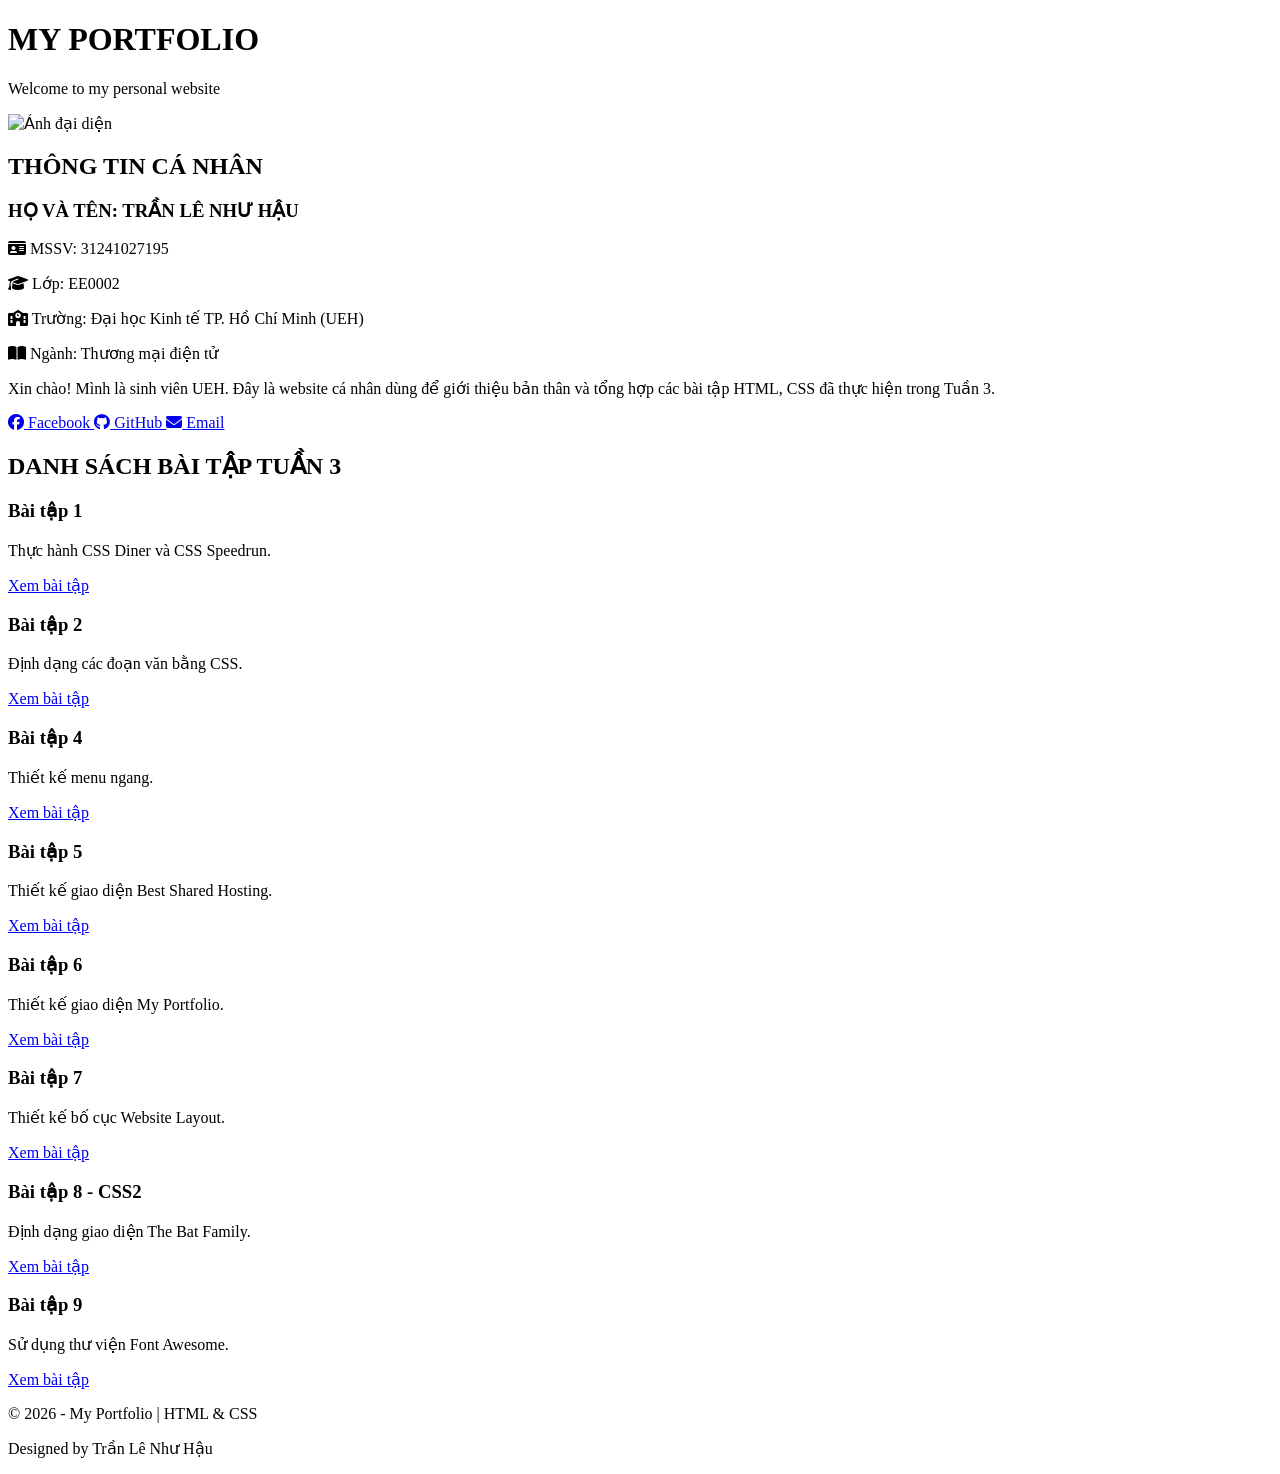
==== index.html @ d11c4ddb "upload" ====
<!DOCTYPE html>
<html lang="vi">
<head>
    <meta charset="UTF-8">
    <meta name="viewport" content="width=device-width, initial-scale=1.0">

    <title>My Portfolio - Bài tập Tuần 3</title>

    <link rel="stylesheet" href="css/style.css">

    <!-- Font Awesome -->
    <link rel="stylesheet"
    href="https://cdnjs.cloudflare.com/ajax/libs/font-awesome/6.7.2/css/all.min.css">
</head>

<body>

    <!-- HEADER -->
    <header>
        <h1>MY PORTFOLIO</h1>
        <p>Welcome to my personal website</p>
    </header>

    <!-- THÔNG TIN CÁ NHÂN -->
    <section class="profile">

        <div class="avatar">
            <img src="images/avatar.jpg" alt="Ảnh đại diện">
        </div>

        <div class="profile-info">
            <h2>THÔNG TIN CÁ NHÂN</h2>

            <h3>HỌ VÀ TÊN: TRẦN LÊ NHƯ HẬU</h3>

            <p><i class="fa-solid fa-id-card"></i>
                MSSV: 31241027195</p>

            <p><i class="fa-solid fa-graduation-cap"></i>
                Lớp: EE0002</p>

            <p><i class="fa-solid fa-school"></i>
                Trường: Đại học Kinh tế TP. Hồ Chí Minh (UEH)</p>

            <p><i class="fa-solid fa-book-open"></i>
                Ngành: Thương mại điện tử</p>

            <p class="introduction">
                Xin chào! Mình là sinh viên UEH.
                Đây là website cá nhân dùng để giới thiệu bản thân
                và tổng hợp các bài tập HTML, CSS đã thực hiện
                trong Tuần 3.
            </p>

            <!-- SOCIAL LINKS -->
            <div class="social-links">

                <a href="https://www.facebook.com/"
                   target="_blank">
                    <i class="fa-brands fa-facebook"></i>
                    Facebook
                </a>

                <a href="https://github.com/"
                   target="_blank">
                    <i class="fa-brands fa-github"></i>
                    GitHub
                </a>

                <a href="mailto:hautran.31241027195@st.ueh.edu.vn">
                    <i class="fa-solid fa-envelope"></i>
                    Email
                </a>

            </div>
        </div>

    </section>

    <!-- DANH SÁCH BÀI TẬP -->
    <section class="assignments">

        <h2>DANH SÁCH BÀI TẬP TUẦN 3</h2>

        <div class="assignment-list">

            <div class="assignment-card">
                <h3>Bài tập 1</h3>
                <p>Thực hành CSS Diner và CSS Speedrun.</p>
                <a href="BaiTap1.html">Xem bài tập</a>
            </div>

            <div class="assignment-card">
                <h3>Bài tập 2</h3>
                <p>Định dạng các đoạn văn bằng CSS.</p>
                <a href="BaiTap2.html">Xem bài tập</a>
            </div>

            <div class="assignment-card">
                <h3>Bài tập 4</h3>
                <p>Thiết kế menu ngang.</p>
                <a href="BaiTap4.html">Xem bài tập</a>
            </div>

            <div class="assignment-card">
                <h3>Bài tập 5</h3>
                <p>Thiết kế giao diện Best Shared Hosting.</p>
                <a href="BaiTap5.html">Xem bài tập</a>
            </div>

            <div class="assignment-card">
                <h3>Bài tập 6</h3>
                <p>Thiết kế giao diện My Portfolio.</p>
                <a href="BaiTap6.html">Xem bài tập</a>
            </div>

            <div class="assignment-card">
                <h3>Bài tập 7</h3>
                <p>Thiết kế bố cục Website Layout.</p>
                <a href="BaiTap7.html">Xem bài tập</a>
            </div>

            <div class="assignment-card">
                <h3>Bài tập 8 - CSS2</h3>
                <p>Định dạng giao diện The Bat Family.</p>
                <a href="BaiTap8.html">Xem bài tập</a>
            </div>

            <div class="assignment-card">
                <h3>Bài tập 9</h3>
                <p>Sử dụng thư viện Font Awesome.</p>
                <a href="BaiTap9.html">Xem bài tập</a>
            </div>

        </div>

    </section>

    <!-- FOOTER -->
    <footer>
        <p>© 2026 - My Portfolio | HTML & CSS</p>
        <p>Designed by Trần Lê Như Hậu</p>
    </footer>

</body>
</html>
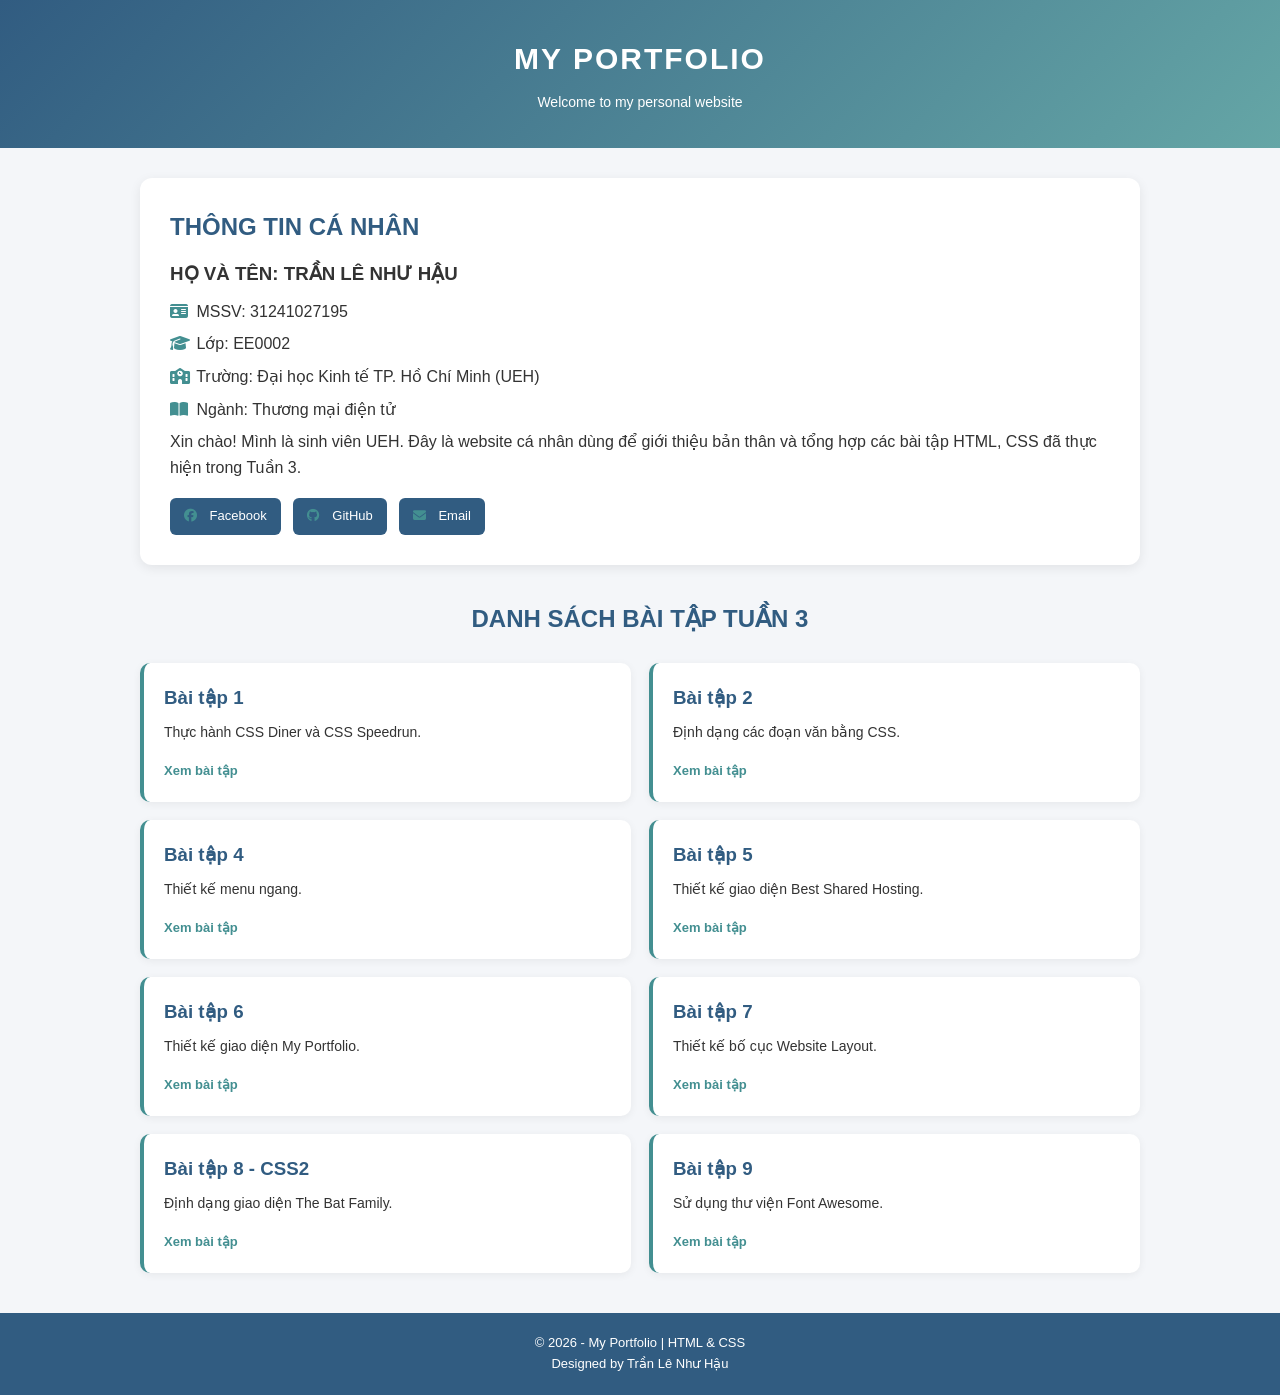
==== commit e5027da0: "Updated" ====
--- a/index.html
+++ b/index.html
@@ -24,10 +24,6 @@
 
     <!-- THÔNG TIN CÁ NHÂN -->
     <section class="profile">
-
-        <div class="avatar">
-            <img src="images/avatar.jpg" alt="Ảnh đại diện">
-        </div>
 
         <div class="profile-info">
             <h2>THÔNG TIN CÁ NHÂN</h2>
@@ -56,13 +52,13 @@
             <!-- SOCIAL LINKS -->
             <div class="social-links">
 
-                <a href="https://www.facebook.com/"
+                <a href="https://www.facebook.com/share/1CEJmWZUcF/"
                    target="_blank">
                     <i class="fa-brands fa-facebook"></i>
                     Facebook
                 </a>
 
-                <a href="https://github.com/"
+                <a href="https://github.com/hautran31241027195/Tuan3VeNha"
                    target="_blank">
                     <i class="fa-brands fa-github"></i>
                     GitHub
--- a/css/style.css
+++ b/css/style.css
@@ -0,0 +1,183 @@
+/* RESET CSS */
+* {
+    margin: 0;
+    padding: 0;
+    box-sizing: border-box;
+}
+
+body {
+    font-family: Arial, sans-serif;
+    background-color: #f4f6f9;
+    color: #333;
+    line-height: 1.6;
+}
+
+/* HEADER */
+header {
+    background: linear-gradient(135deg, #315c81, #65a6a6);
+    color: white;
+    text-align: center;
+    padding: 35px 20px;
+}
+
+header h1 {
+    font-size: 30px;
+    letter-spacing: 2px;
+}
+
+header p {
+    margin-top: 8px;
+    font-size: 14px;
+}
+
+/* PROFILE */
+.profile {
+    max-width: 1000px;
+    margin: 30px auto;
+    padding: 30px;
+    background-color: white;
+    border-radius: 12px;
+
+    display: flex;
+    align-items: center;
+    gap: 35px;
+
+    box-shadow: 0 3px 12px rgba(0,0,0,0.08);
+}
+
+.avatar img {
+    width: 180px;
+    height: 180px;
+    border-radius: 50%;
+    object-fit: cover;
+    border: 5px solid #e2eeee;
+}
+
+.profile-info {
+    flex: 1;
+}
+
+.profile-info h2 {
+    color: #315c81;
+    margin-bottom: 12px;
+}
+
+.profile-info h3 {
+    margin-bottom: 10px;
+}
+
+.profile-info p {
+    margin: 7px 0;
+}
+
+.profile-info i {
+    color: #438f91;
+    width: 22px;
+}
+
+.introduction {
+    margin-top: 15px;
+}
+
+/* SOCIAL LINKS */
+.social-links {
+    display: flex;
+    flex-wrap: wrap;
+    gap: 12px;
+    margin-top: 18px;
+}
+
+.social-links a {
+    text-decoration: none;
+    background-color: #315c81;
+    color: white;
+    padding: 8px 14px;
+    border-radius: 6px;
+    font-size: 13px;
+}
+
+.social-links a:hover {
+    background-color: #438f91;
+}
+
+/* ASSIGNMENTS */
+.assignments {
+    max-width: 1000px;
+    margin: 35px auto;
+}
+
+.assignments h2 {
+    text-align: center;
+    color: #315c81;
+    margin-bottom: 25px;
+}
+
+.assignment-list {
+    display: grid;
+    grid-template-columns: repeat(2, 1fr);
+    gap: 18px;
+}
+
+.assignment-card {
+    background-color: white;
+    padding: 20px;
+    border-radius: 10px;
+    border-left: 4px solid #438f91;
+    box-shadow: 0 2px 8px rgba(0,0,0,0.06);
+}
+
+.assignment-card h3 {
+    color: #315c81;
+    margin-bottom: 8px;
+}
+
+.assignment-card p {
+    font-size: 14px;
+    margin-bottom: 12px;
+}
+
+.assignment-card a {
+    display: inline-block;
+    margin-right: 8px;
+    margin-top: 5px;
+    text-decoration: none;
+    color: #438f91;
+    font-weight: bold;
+    font-size: 13px;
+}
+
+.assignment-card a:hover {
+    text-decoration: underline;
+}
+
+/* FOOTER */
+footer {
+    background-color: #315c81;
+    color: white;
+    text-align: center;
+    padding: 20px;
+    margin-top: 40px;
+    font-size: 13px;
+}
+
+/* RESPONSIVE */
+@media (max-width: 650px) {
+    .profile {
+        flex-direction: column;
+        text-align: center;
+        margin: 20px;
+    }
+
+    .social-links {
+        justify-content: center;
+    }
+
+    .assignment-list {
+        grid-template-columns: 1fr;
+        margin: 0 20px;
+    }
+
+    .assignments h2 {
+        font-size: 20px;
+    }
+}
